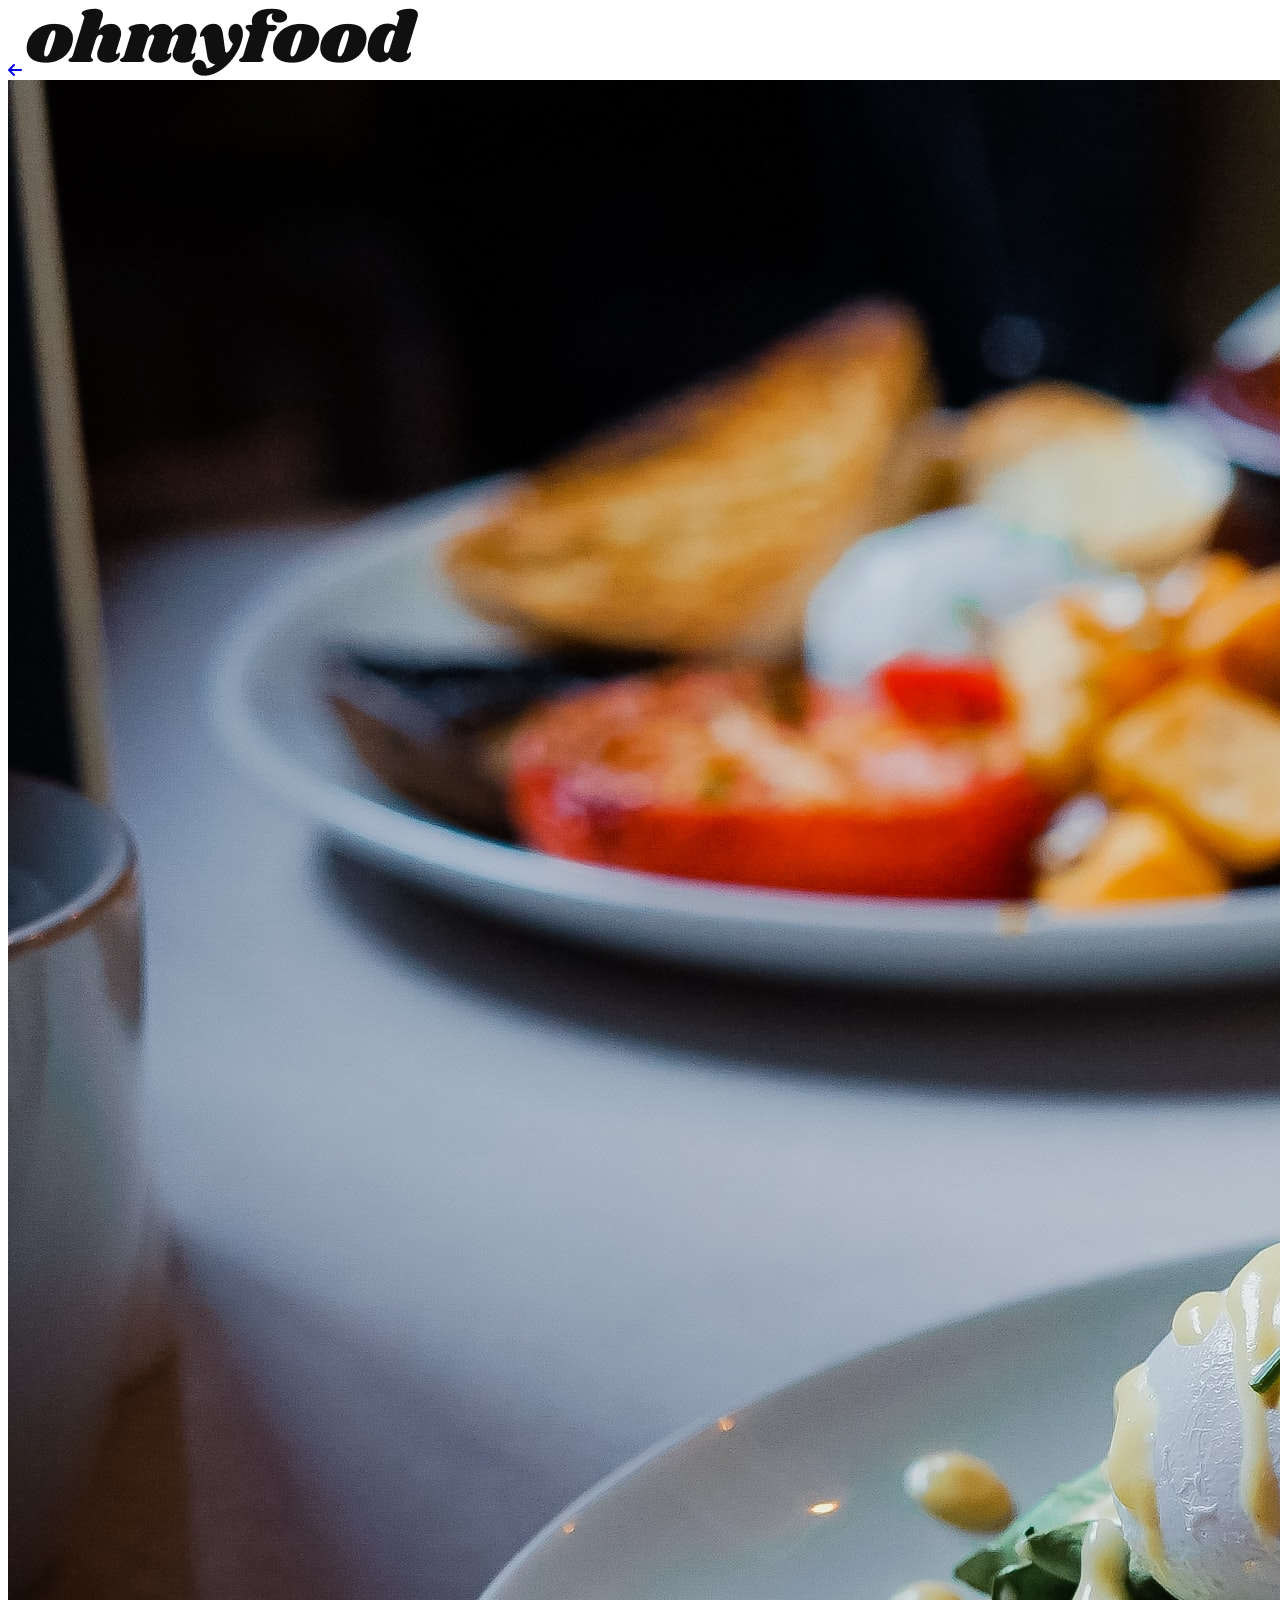
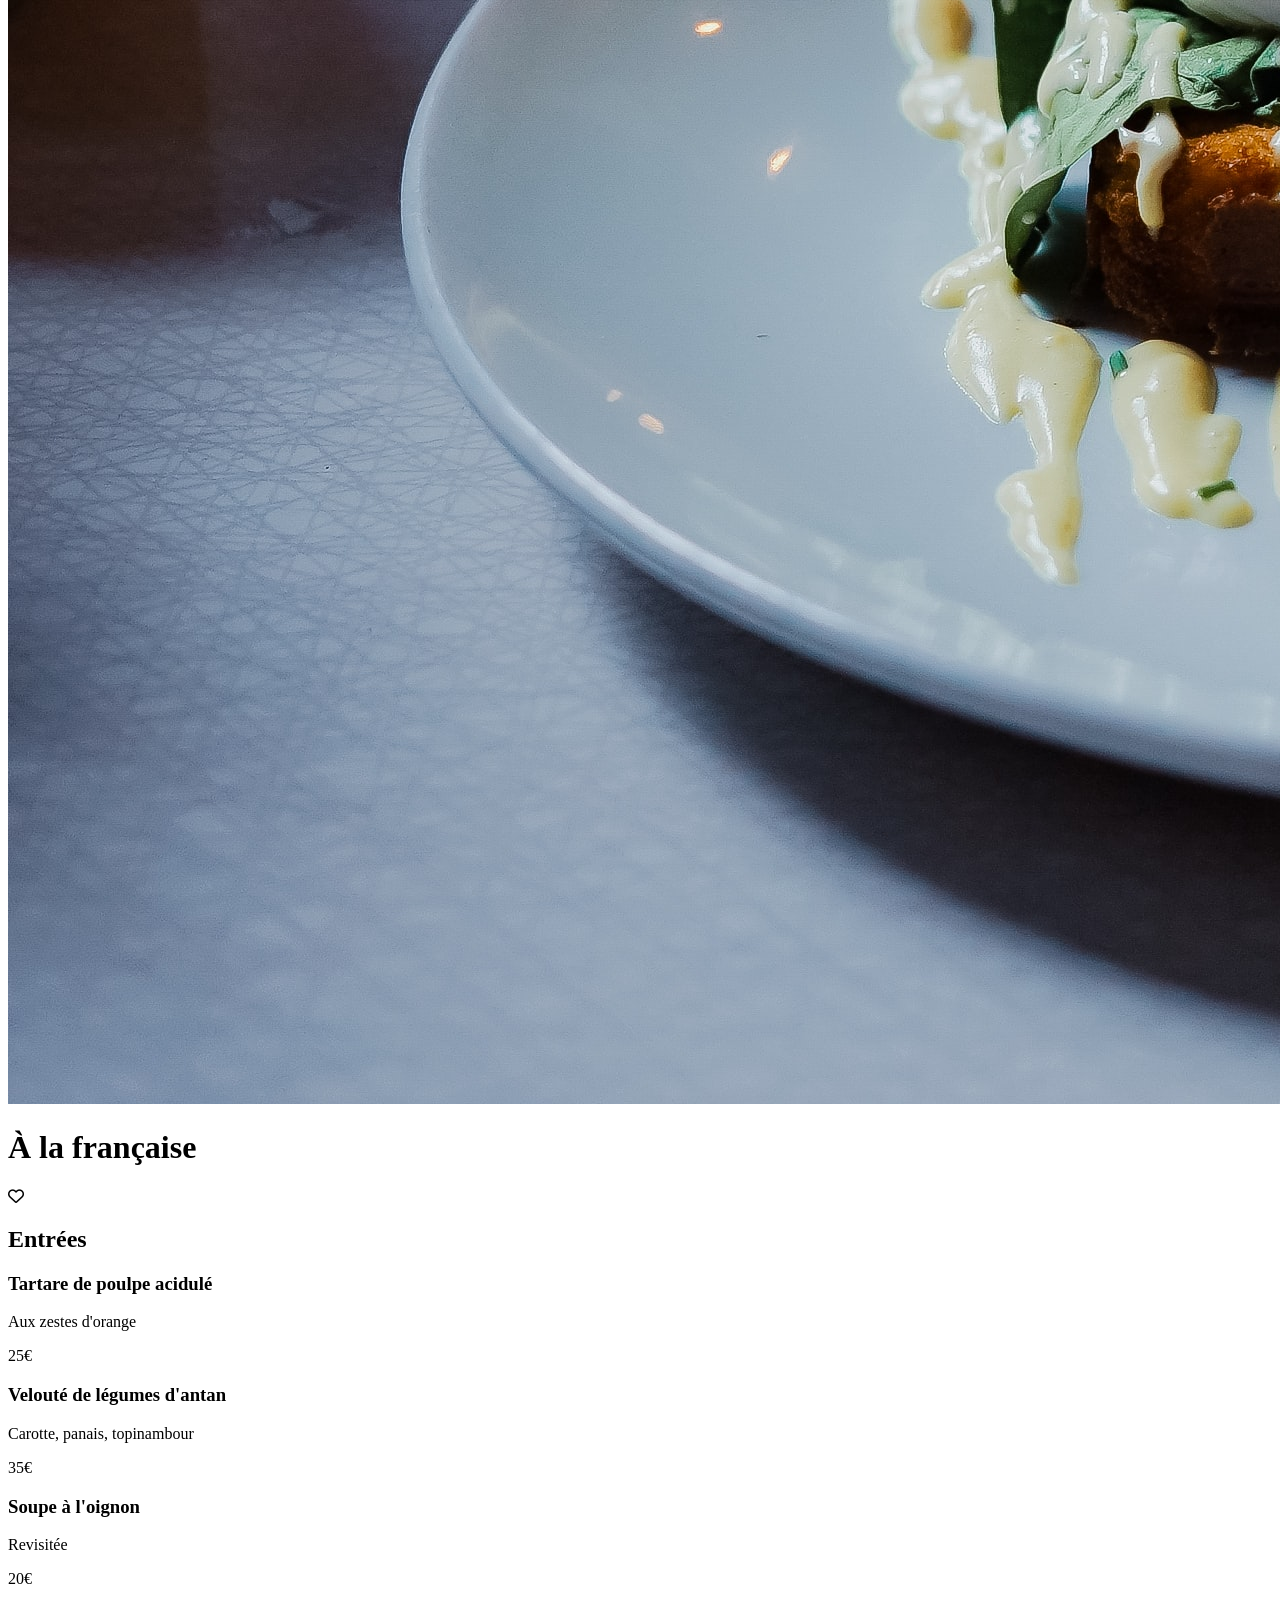
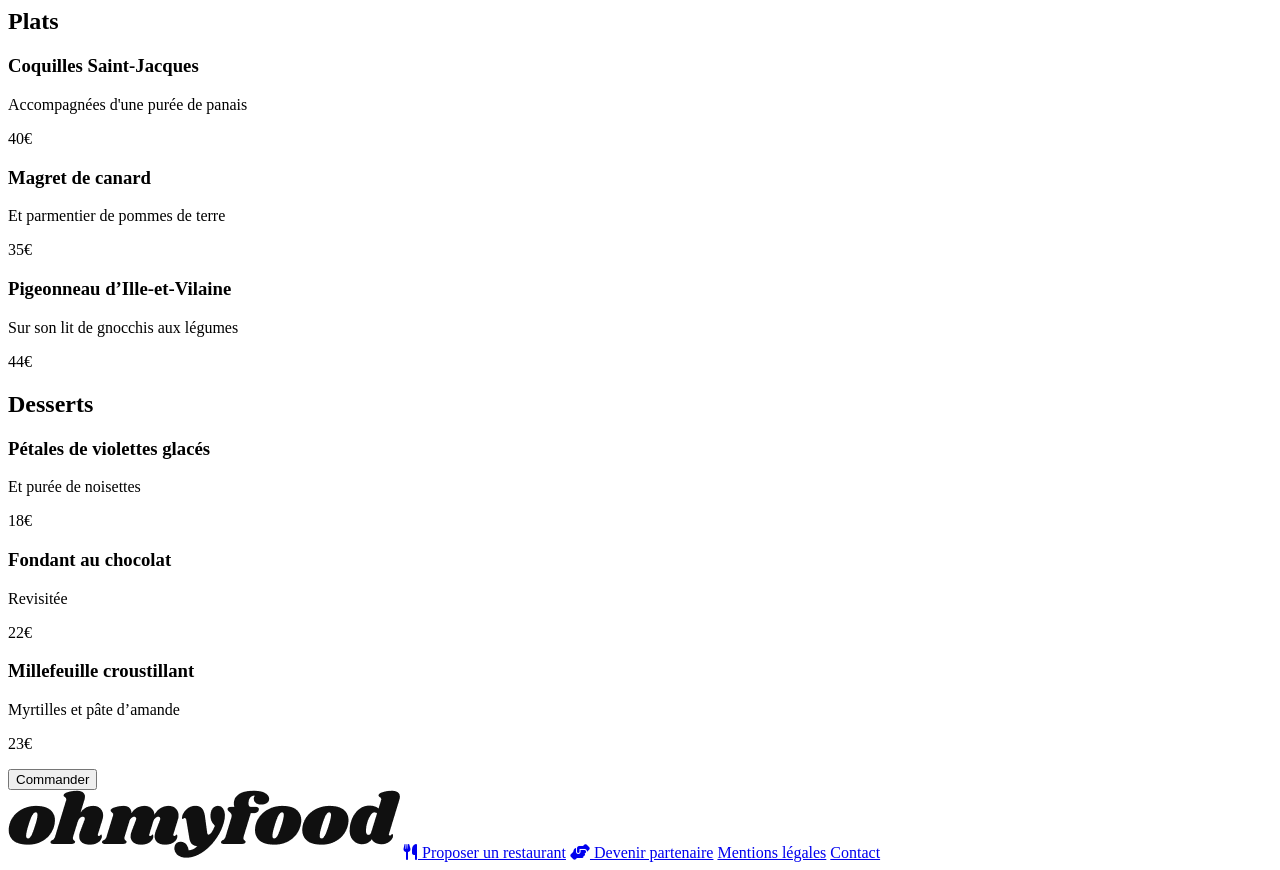
==== a_la_francaise.html @ efa0d1a9 "Ecriture du HTML et création des pages" ====
<!DOCTYPE html>
<html lang="fr">
<head>
   <meta charset="UTF-8">
   <title>ohmyfood</title>
   <link rel="stylesheet" type="text/css" href="styles.css">
   <link rel="stylesheet" href="https://cdnjs.cloudflare.com/ajax/libs/font-awesome/6.5.0/css/all.min.css" />
   <link rel="preconnect" href="https://fonts.googleapis.com">
   <link rel="preconnect" href="https://fonts.gstatic.com" crossorigin>
   <link href="https://fonts.googleapis.com/css2?family=Inter:ital,opsz,wght@0,14..32,100..900;1,14..32,100..900&family=Manrope:wght@200..800&family=Montserrat:ital,wght@0,100..900;1,100..900&family=Poppins:ital,wght@0,100;0,200;0,300;0,400;0,500;0,600;0,700;0,800;0,900;1,100;1,200;1,300;1,400;1,500;1,600;1,700;1,800;1,900&family=Roboto:ital,wdth@1,96.6&display=swap" rel="stylesheet">
   <link rel="preconnect" href="https://fonts.googleapis.com">
   <link rel="preconnect" href="https://fonts.gstatic.com" crossorigin>
   <link href="https://fonts.googleapis.com/css2?family=Inter:ital,opsz,wght@0,14..32,100..900;1,14..32,100..900&family=Manrope:wght@200..800&family=Montserrat:ital,wght@0,100..900;1,100..900&family=Poppins:ital,wght@0,100;0,200;0,300;0,400;0,500;0,600;0,700;0,800;0,900;1,100;1,200;1,300;1,400;1,500;1,600;1,700;1,800;1,900&family=Roboto:ital,wdth@1,96.6&family=Shrikhand&display=swap" rel="stylesheet">
</head>

<body>

    <header>
        <nav>
            <a href="homepage.html"><i class="fa-solid fa-arrow-left"></i></a>
            <img src="images/logo/ohmyfood.png" alt="Logo ohmyfood">
        </nav>
        <img src="images/restaurants/toa-heftiba-DQKerTsQwi0-unsplash.jpg" alt="Photo de plat">
    </header>
    <main>
        <div class="title">
        <h1>À la française</h1>
        <i class="fa-regular fa-heart"></i>
        </div>
        
        <section class="menu">
            <h2>Entrées</h2>
            <div class="plats">
                <h3>Tartare de poulpe acidulé</h3>
                <div class="plat-content">
                    <p>Aux zestes d'orange</p>
                    <p>25€</p>
                </div>
            </div>
            <div class="plats">
                <h3>Velouté de légumes d'antan</h3>
                <div class="plat-content">
                    <p>Carotte, panais, topinambour</p>
                    <p>35€</p>
                </div>
            </div>
            <div class="plats">
                <h3>Soupe à l'oignon</h3>
                <div class="plat-content">
                    <p>Revisitée</p>
                    <p>20€</p>
                </div>
            </div>
        </section>

        <section class="menu">
            <h2>Plats</h2>
            <div class="plats">
                <h3>Coquilles Saint-Jacques</h3>
                <div class="plat-content">
                    <p>Accompagnées d'une purée de panais</p>
                    <p>40€</p>
                </div>
            </div>
            <div class="plats">
                <h3>Magret de canard</h3>
                <div class="plat-content">
                    <p>Et parmentier de pommes de terre</p>
                    <p>35€</p>
                </div>
            </div>
            <div class="plats">
                <h3>Pigeonneau d’Ille-et-Vilaine</h3>
                <div class="plat-content">
                    <p>Sur son lit de gnocchis aux légumes</p>
                    <p>44€</p>
                </div>
            </div>
        </section>

        <section class="menu">
            <h2>Desserts</h2>
            <div class="plats">
                <h3>Pétales de violettes glacés</h3>
                <div class="plat-content">
                    <p>Et purée de noisettes</p>
                    <p>18€</p>
                </div>
            </div>
            <div class="plats">
                <h3>Fondant au chocolat</h3>
                <div class="plat-content">
                    <p>Revisitée</p>
                    <p>22€</p>
                </div>
            </div>
            <div class="plats">
                <h3>Millefeuille croustillant</h3>
                <div class="plat-content">
                    <p>Myrtilles et pâte d’amande</p>
                    <p>23€</p>
                </div>
            </div>
        </section>

        <button>Commander</button>
        
    </main>

    <footer>
      <img src="images/logo/ohmyfood.png" alt="Logo ohmyfood">
      <a href="#">
         <i class="fa-solid fa-utensils"></i>
         <a href="#">Proposer un restaurant</a>
      </a>
      <a href="#">
         <i class="fa-solid fa-handshake-angle"></i>
         <a href="#">Devenir partenaire</a>
      </a>
      <a href="#">Mentions légales</a>
      <a href="#">Contact</a>
   </footer>
</body>
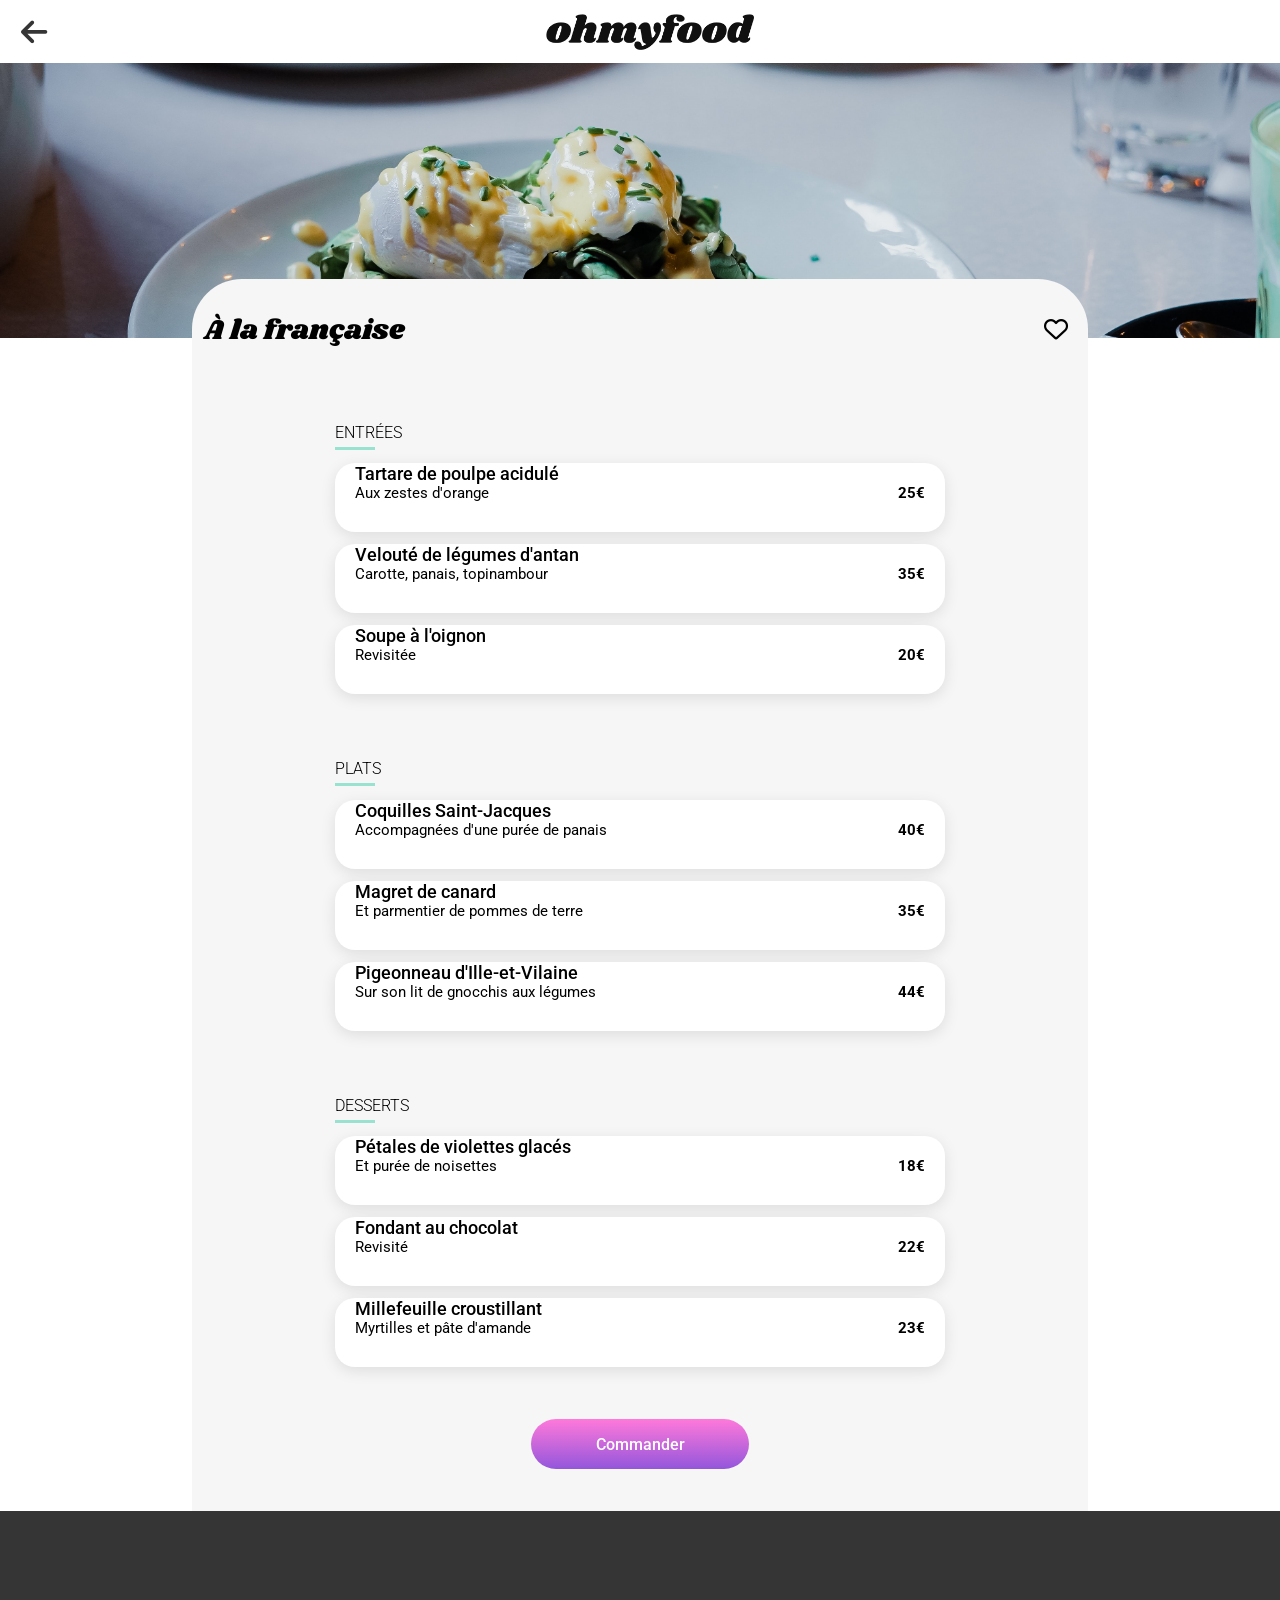
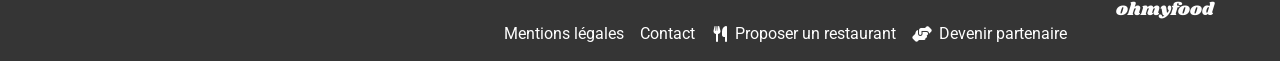
==== commit d3ae70f1: "CSS fait et début de responsive" ====
--- a/a_la_francaise.html
+++ b/a_la_francaise.html
@@ -1,123 +1,176 @@
 <!DOCTYPE html>
 <html lang="fr">
+
 <head>
-   <meta charset="UTF-8">
-   <title>ohmyfood</title>
-   <link rel="stylesheet" type="text/css" href="styles.css">
-   <link rel="stylesheet" href="https://cdnjs.cloudflare.com/ajax/libs/font-awesome/6.5.0/css/all.min.css" />
-   <link rel="preconnect" href="https://fonts.googleapis.com">
-   <link rel="preconnect" href="https://fonts.gstatic.com" crossorigin>
-   <link href="https://fonts.googleapis.com/css2?family=Inter:ital,opsz,wght@0,14..32,100..900;1,14..32,100..900&family=Manrope:wght@200..800&family=Montserrat:ital,wght@0,100..900;1,100..900&family=Poppins:ital,wght@0,100;0,200;0,300;0,400;0,500;0,600;0,700;0,800;0,900;1,100;1,200;1,300;1,400;1,500;1,600;1,700;1,800;1,900&family=Roboto:ital,wdth@1,96.6&display=swap" rel="stylesheet">
-   <link rel="preconnect" href="https://fonts.googleapis.com">
-   <link rel="preconnect" href="https://fonts.gstatic.com" crossorigin>
-   <link href="https://fonts.googleapis.com/css2?family=Inter:ital,opsz,wght@0,14..32,100..900;1,14..32,100..900&family=Manrope:wght@200..800&family=Montserrat:ital,wght@0,100..900;1,100..900&family=Poppins:ital,wght@0,100;0,200;0,300;0,400;0,500;0,600;0,700;0,800;0,900;1,100;1,200;1,300;1,400;1,500;1,600;1,700;1,800;1,900&family=Roboto:ital,wdth@1,96.6&family=Shrikhand&display=swap" rel="stylesheet">
+    <meta name="viewport" content="width=device-width, initial-scale=1.0">
+    <meta charset="UTF-8">
+    <title>ohmyfood</title>
+    <link rel="stylesheet" type="text/css" href="restaurants_style.css">
+    <link rel="stylesheet" href="https://cdnjs.cloudflare.com/ajax/libs/font-awesome/6.5.0/css/all.min.css" />
+    <link rel="preconnect" href="https://fonts.googleapis.com">
+    <link rel="preconnect" href="https://fonts.gstatic.com" crossorigin>
+    <link href="https://fonts.googleapis.com/css2?family=Roboto:wght@400;500;700&family=Shrikhand&display=swap" rel="stylesheet">
+    <link rel="preconnect" href="https://fonts.googleapis.com">
+    <link rel="preconnect" href="https://fonts.gstatic.com" crossorigin>
+    <link href="https://fonts.googleapis.com/css2?family=Inter:ital,opsz,wght@0,14..32,100..900;1,14..32,100..900&family=Manrope:wght@200..800&family=Montserrat:ital,wght@0,100..900;1,100..900&family=Poppins:ital,wght@0,100;0,200;0,300;0,400;0,500;0,600;0,700;0,800;0,900;1,100;1,200;1,300;1,400;1,500;1,600;1,700;1,800;1,900&family=Roboto:ital,wdth@1,96.6&family=Shrikhand&display=swap" rel="stylesheet">
 </head>
 
 <body>
 
-    <header>
+    <header id="top">
         <nav>
-            <a href="homepage.html"><i class="fa-solid fa-arrow-left"></i></a>
-            <img src="images/logo/ohmyfood.png" alt="Logo ohmyfood">
+            <a href="homepage.html" class="fleche"><i class="fa-solid fa-arrow-left"></i></a>
+            <a href="#top"><img src="images/logo/ohmyfood.png" alt="Logo ohmyfood" class="logo"></a>
+            <span class="empty"></span>
         </nav>
-        <img src="images/restaurants/toa-heftiba-DQKerTsQwi0-unsplash.jpg" alt="Photo de plat">
+        <img src="images/restaurants/toa-heftiba-DQKerTsQwi0-unsplash.jpg" alt="Photo de plat" class="photo-presentation">
     </header>
-    <main>
+
+    <main class="main-container">
         <div class="title">
-        <h1>À la française</h1>
-        <i class="fa-regular fa-heart"></i>
+            <h1>À la française</h1>
+            <label class="heart-label">
+                <i class="fa-regular fa-heart heart-vide"></i>
+                <i class="fa-solid fa-heart heart-full"></i>
+            </label>
         </div>
-        
+
         <section class="menu">
-            <h2>Entrées</h2>
-            <div class="plats">
-                <h3>Tartare de poulpe acidulé</h3>
-                <div class="plat-content">
-                    <p>Aux zestes d'orange</p>
-                    <p>25€</p>
-                </div>
-            </div>
-            <div class="plats">
-                <h3>Velouté de légumes d'antan</h3>
-                <div class="plat-content">
-                    <p>Carotte, panais, topinambour</p>
-                    <p>35€</p>
-                </div>
-            </div>
-            <div class="plats">
-                <h3>Soupe à l'oignon</h3>
-                <div class="plat-content">
-                    <p>Revisitée</p>
-                    <p>20€</p>
-                </div>
+            <h2 class="etapes">ENTRÉES</h2>
+            <div class="plats-container">
+                <button class="plats">
+                    <div class="plat-full">
+                        <span class="plat-title">Tartare de poulpe acidulé</span>
+                        <div class="plat-content">
+                            <span class="plat-description">Aux zestes d'orange</span>
+                            <span class="plat-prix"><strong>25€</strong></span>
+                        </div>
+                    </div>
+                    <span class="check"><i class="fa-solid fa-circle-check"></i></span>
+                </button>
+                <button class="plats">
+                    <div class="plat-full">
+                        <span class="plat-title">Velouté de légumes d'antan</span>
+                        <div class="plat-content">
+                            <span class="plat-description">Carotte, panais, topinambour</span>
+                            <span class="plat-prix"><strong>35€</strong></span>
+                        </div>
+                    </div>
+                    <span class="check"><i class="fa-solid fa-circle-check"></i></span>
+                </button>
+                <button class="plats">
+                    <div class="plat-full">
+                        <span class="plat-title">Soupe à l'oignon</span>
+                        <div class="plat-content">
+                            <span class="plat-description">Revisitée</span>
+                            <span class="plat-prix"><strong>20€</strong></span>
+                        </div>
+                    </div>
+                    <span class="check"><i class="fa-solid fa-circle-check"></i></span>
+                </button>
             </div>
         </section>
 
         <section class="menu">
-            <h2>Plats</h2>
-            <div class="plats">
-                <h3>Coquilles Saint-Jacques</h3>
-                <div class="plat-content">
-                    <p>Accompagnées d'une purée de panais</p>
-                    <p>40€</p>
-                </div>
-            </div>
-            <div class="plats">
-                <h3>Magret de canard</h3>
-                <div class="plat-content">
-                    <p>Et parmentier de pommes de terre</p>
-                    <p>35€</p>
-                </div>
-            </div>
-            <div class="plats">
-                <h3>Pigeonneau d’Ille-et-Vilaine</h3>
-                <div class="plat-content">
-                    <p>Sur son lit de gnocchis aux légumes</p>
-                    <p>44€</p>
-                </div>
+            <h2 class="etapes">PLATS</h2>
+            <div class="plats-container">
+                <button class="plats">
+                    <div class="plat-full">
+                        <span class="plat-title">Coquilles Saint-Jacques</span>
+                        <div class="plat-content">
+                            <span class="plat-description">Accompagnées d'une purée de panais</span>
+                            <span class="plat-prix"><strong>40€</strong></span>
+                        </div>
+                    </div>
+                    <span class="check"><i class="fa-solid fa-circle-check"></i></span>
+                </button>
+                <button class="plats">
+                    <div class="plat-full">
+                        <span class="plat-title">Magret de canard</span>
+                        <div class="plat-content">
+                            <span class="plat-description">Et parmentier de pommes de terre</span>
+                            <span class="plat-prix"><strong>35€</strong></span>
+                        </div>
+                    </div>
+                    <span class="check"><i class="fa-solid fa-circle-check"></i></span>
+                </button>
+                <button class="plats">
+                    <div class="plat-full">
+                        <span class="plat-title">Pigeonneau d'Ille-et-Vilaine</span>
+                        <div class="plat-content">
+                            <span class="plat-description">Sur son lit de gnocchis aux légumes</span>
+                            <span class="plat-prix"><strong>44€</strong></span>
+                        </div>
+                    </div>
+                    <span class="check"><i class="fa-solid fa-circle-check"></i></span>
+                </button>
             </div>
         </section>
 
         <section class="menu">
-            <h2>Desserts</h2>
-            <div class="plats">
-                <h3>Pétales de violettes glacés</h3>
-                <div class="plat-content">
-                    <p>Et purée de noisettes</p>
-                    <p>18€</p>
-                </div>
-            </div>
-            <div class="plats">
-                <h3>Fondant au chocolat</h3>
-                <div class="plat-content">
-                    <p>Revisitée</p>
-                    <p>22€</p>
-                </div>
-            </div>
-            <div class="plats">
-                <h3>Millefeuille croustillant</h3>
-                <div class="plat-content">
-                    <p>Myrtilles et pâte d’amande</p>
-                    <p>23€</p>
-                </div>
+            <h2 class="etapes">DESSERTS</h2>
+            <div class="plats-container">
+                <button class="plats">
+                    <div class="plat-full">
+                        <span class="plat-title">Pétales de violettes glacés</span>
+                        <div class="plat-content">
+                            <span class="plat-description">Et purée de noisettes</span>
+                            <span class="plat-prix"><strong>18€</strong></span>
+                        </div>
+                    </div>
+                    <span class="check"><i class="fa-solid fa-circle-check"></i></span>
+                </button>
+                <button class="plats">
+                    <div class="plat-full">
+                        <span class="plat-title">Fondant au chocolat</span>
+                        <div class="plat-content">
+                            <span class="plat-description">Revisité</span>
+                            <span class="plat-prix"><strong>22€</strong></span>
+                        </div>
+                    </div>
+                    <span class="check"><i class="fa-solid fa-circle-check"></i></span>
+                </button>
+                <button class="plats">
+                    <div class="plat-full">
+                        <span class="plat-title">Millefeuille croustillant</span>
+                        <div class="plat-content">
+                            <span class="plat-description">Myrtilles et pâte d'amande</span>
+                            <span class="plat-prix"><strong>23€</strong></span>
+                        </div>
+                    </div>
+                    <span class="check"><i class="fa-solid fa-circle-check"></i></span>
+                </button>
             </div>
         </section>
 
-        <button>Commander</button>
-        
+        <button class="commander">Commander</button>
     </main>
 
     <footer>
-      <img src="images/logo/ohmyfood.png" alt="Logo ohmyfood">
-      <a href="#">
-         <i class="fa-solid fa-utensils"></i>
-         <a href="#">Proposer un restaurant</a>
-      </a>
-      <a href="#">
-         <i class="fa-solid fa-handshake-angle"></i>
-         <a href="#">Devenir partenaire</a>
-      </a>
-      <a href="#">Mentions légales</a>
-      <a href="#">Contact</a>
-   </footer>
-</body>+        <h2>ohmyfood</h2>
+        <ul class="list-link">
+            <li class="liens">
+                <a href="#">
+                    <i class="fa-solid fa-utensils"></i>
+                    <p>Proposer un restaurant</p>
+                </a>
+            </li>
+            <li class="liens">
+                <a href="#">
+                    <i class="fa-solid fa-handshake-angle"></i>
+                    <p>Devenir partenaire</p>
+                </a>
+            </li>
+        </ul>
+        <ul class="list-link">
+            <li class="liens">
+                <a href="#">Mentions légales</a>
+            </li>
+            <li class="liens">
+                <a href="#">Contact</a>
+            </li>
+        </ul>
+    </footer>
+
+</body>
+</html>
--- a/restaurants_style.css
+++ b/restaurants_style.css
@@ -0,0 +1,329 @@
+/****** mixin ***********/
+/****** Couleurs ***********/
+/****** General ***********/
+* {
+  font-family: "roboto", sans-serif;
+}
+
+html,
+body {
+  width: 100%;
+  margin: 0;
+  padding: 0;
+  scroll-behavior: smooth;
+}
+
+#main-container {
+  width: 100%;
+  box-sizing: border-box;
+  min-width: 350px;
+}
+
+h1 {
+  font-family: "shrikhand", sans-serif;
+  font-size: 28px;
+  font-weight: 400;
+}
+
+h2 {
+  font-weight: 300;
+  font-size: 16px;
+  position: relative;
+  display: inline-block;
+  padding-bottom: 8px;
+}
+
+.etapes::after {
+  content: "";
+  position: absolute;
+  bottom: 0;
+  left: 0;
+  width: 40px;
+  height: 3px;
+  background-color: #99E2D0;
+}
+
+a {
+  color: inherit;
+  text-decoration: none;
+  width: 100%;
+}
+
+p {
+  margin: 0;
+}
+
+/****** nav ***********/
+nav {
+  width: 100%;
+  z-index: 1000;
+  background-color: white;
+  position: fixed;
+  top: 0;
+  left: 0;
+  height: 63px;
+  display: flex;
+  flex-direction: row;
+  align-items: center;
+  justify-content: space-around;
+}
+
+nav a {
+  display: flex;
+  justify-content: center;
+}
+
+.logo {
+  height: 36px;
+}
+
+.fleche {
+  color: #353535;
+  font-size: 30px;
+  height: 30px;
+  width: 30px;
+  padding-left: 20px;
+}
+
+.photo-presentation {
+  width: 100%;
+  height: 275px;
+  -o-object-fit: cover;
+  object-fit: cover;
+  position: relative;
+  top: 63px;
+}
+
+.empty {
+  height: 30px;
+  width: 30px;
+}
+
+/****** bouton j'aime ***********/
+.heart-input {
+  display: none;
+}
+
+.heart-label {
+  position: absolute;
+  right: 20px;
+  z-index: 2;
+  cursor: pointer;
+  font-size: 24px;
+}
+
+.heart-full {
+  opacity: 0;
+  position: absolute;
+  top: 50%;
+  left: 50%;
+  transform: translate(-50%, -50%);
+  background: linear-gradient(#9356DC, #FF79DA);
+  -webkit-background-clip: text;
+  background-clip: text;
+  -webkit-text-fill-color: transparent;
+  clip-path: inset(100% 0 0 0);
+  transition: clip-path 0.4s ease;
+}
+
+.heart-empty {
+  transition: opacity 0.3s ease;
+}
+
+.heart-label:hover .heart-full {
+  opacity: 1;
+  clip-path: inset(0% 0 0 0);
+}
+
+.heart-label:hover .heart-vide {
+  opacity: 0;
+}
+
+/****** main ***********/
+.menu {
+  margin-bottom: 40px;
+  width: 100%;
+}
+@media (min-width: 1024px) {
+  .menu {
+    width: 70%;
+    margin: auto;
+  }
+}
+
+.title {
+  display: flex;
+  align-items: center;
+  justify-content: space-between;
+}
+
+.main-container {
+  padding: 12px;
+  background-color: #F6F6F6;
+  border-radius: 50px 50px 0 0;
+  display: flex;
+  flex-direction: column;
+  position: relative;
+  width: 100%;
+  box-sizing: border-box;
+}
+@media (min-width: 1024px) {
+  .main-container {
+    width: 70%;
+    display: flex;
+    margin: auto;
+    gap: 40px;
+  }
+}
+
+.plat-title {
+  font-size: 18px;
+  font-weight: 500;
+  margin: 0;
+  padding-left: 20px;
+  display: flex;
+  flex-direction: row;
+}
+
+.plat-content {
+  display: flex;
+  justify-content: space-between;
+  font-size: 15.03px;
+  padding-left: 20px;
+  padding-right: 20px;
+}
+
+.plat-description {
+  white-space: nowrap;
+  overflow: hidden;
+  text-overflow: ellipsis;
+}
+
+.plats:hover .plat-prix {
+  padding-right: 59px;
+  transition: clip-path 0.4s ease;
+}
+
+.plats {
+  box-shadow: 0px 4.01px 15.04px 0px rgba(0, 0, 0, 0.1019607843);
+  border-radius: 20px;
+  display: flex;
+  height: 69px;
+  background-color: white;
+  margin-bottom: 12px;
+  flex-direction: row;
+  gap: 5px;
+  width: 100%;
+  border: none;
+  justify-content: space-between;
+  padding: 0;
+  position: relative;
+}
+
+.check {
+  color: white;
+  background-color: #99E2D0;
+  width: 59px;
+  height: 69px;
+  display: flex;
+  font-size: 20px;
+  border-radius: 0px 20px 20px 0px;
+  opacity: 0;
+  clip-path: inset(0 0 0 100%);
+  transition: clip-path 0.4s ease;
+  position: absolute;
+  right: 0;
+  top: 0;
+  justify-content: center;
+  align-items: center;
+}
+
+.plats:hover .check {
+  opacity: 1;
+  clip-path: inset(0 0 0 0%);
+}
+
+.commander {
+  background: linear-gradient(#FF79DA, #9356DC);
+  width: 218px;
+  height: 50px;
+  border-radius: 100em;
+  border: none;
+  color: white;
+  margin-bottom: 30px;
+  font-size: 16px;
+  font-weight: 500;
+  display: block;
+  margin-left: auto;
+  margin-right: auto;
+}
+
+.plat-full {
+  display: flex;
+  flex-direction: column;
+  justify-content: space-evenly;
+  width: 100%;
+}
+
+/****** footer ***********/
+footer {
+  background-color: #353535;
+  color: white;
+  padding: 18px;
+  gap: 7px;
+}
+@media (min-width: 1024px) {
+  footer {
+    height: 114px;
+    align-items: flex-end;
+    flex-direction: row-reverse;
+    padding-right: 25px;
+    display: flex;
+    gap: 19px;
+  }
+}
+
+footer h2 {
+  font-family: "Shrikhand";
+  font-size: 18px;
+  font-weight: 400;
+  margin-bottom: 20px;
+  padding-bottom: 0;
+}
+@media (min-width: 1024px) {
+  footer h2 {
+    width: 139px;
+    margin-left: 30px;
+  }
+}
+
+footer a {
+  display: flex;
+  align-items: center;
+  gap: 7px;
+}
+
+@media (min-width: 1024px) {
+  .link-contener {
+    display: flex;
+    flex-direction: row;
+    margin-bottom: 24px;
+    gap: 16px;
+  }
+}
+
+.list-link {
+  list-style: none;
+  padding: 0;
+  margin: 0;
+  gap: 5px;
+  display: flex;
+  flex-direction: column;
+}
+@media (min-width: 1024px) {
+  .list-link {
+    display: flex;
+    flex-direction: row;
+    gap: 16px;
+  }
+}/*# sourceMappingURL=restaurants_style.css.map */
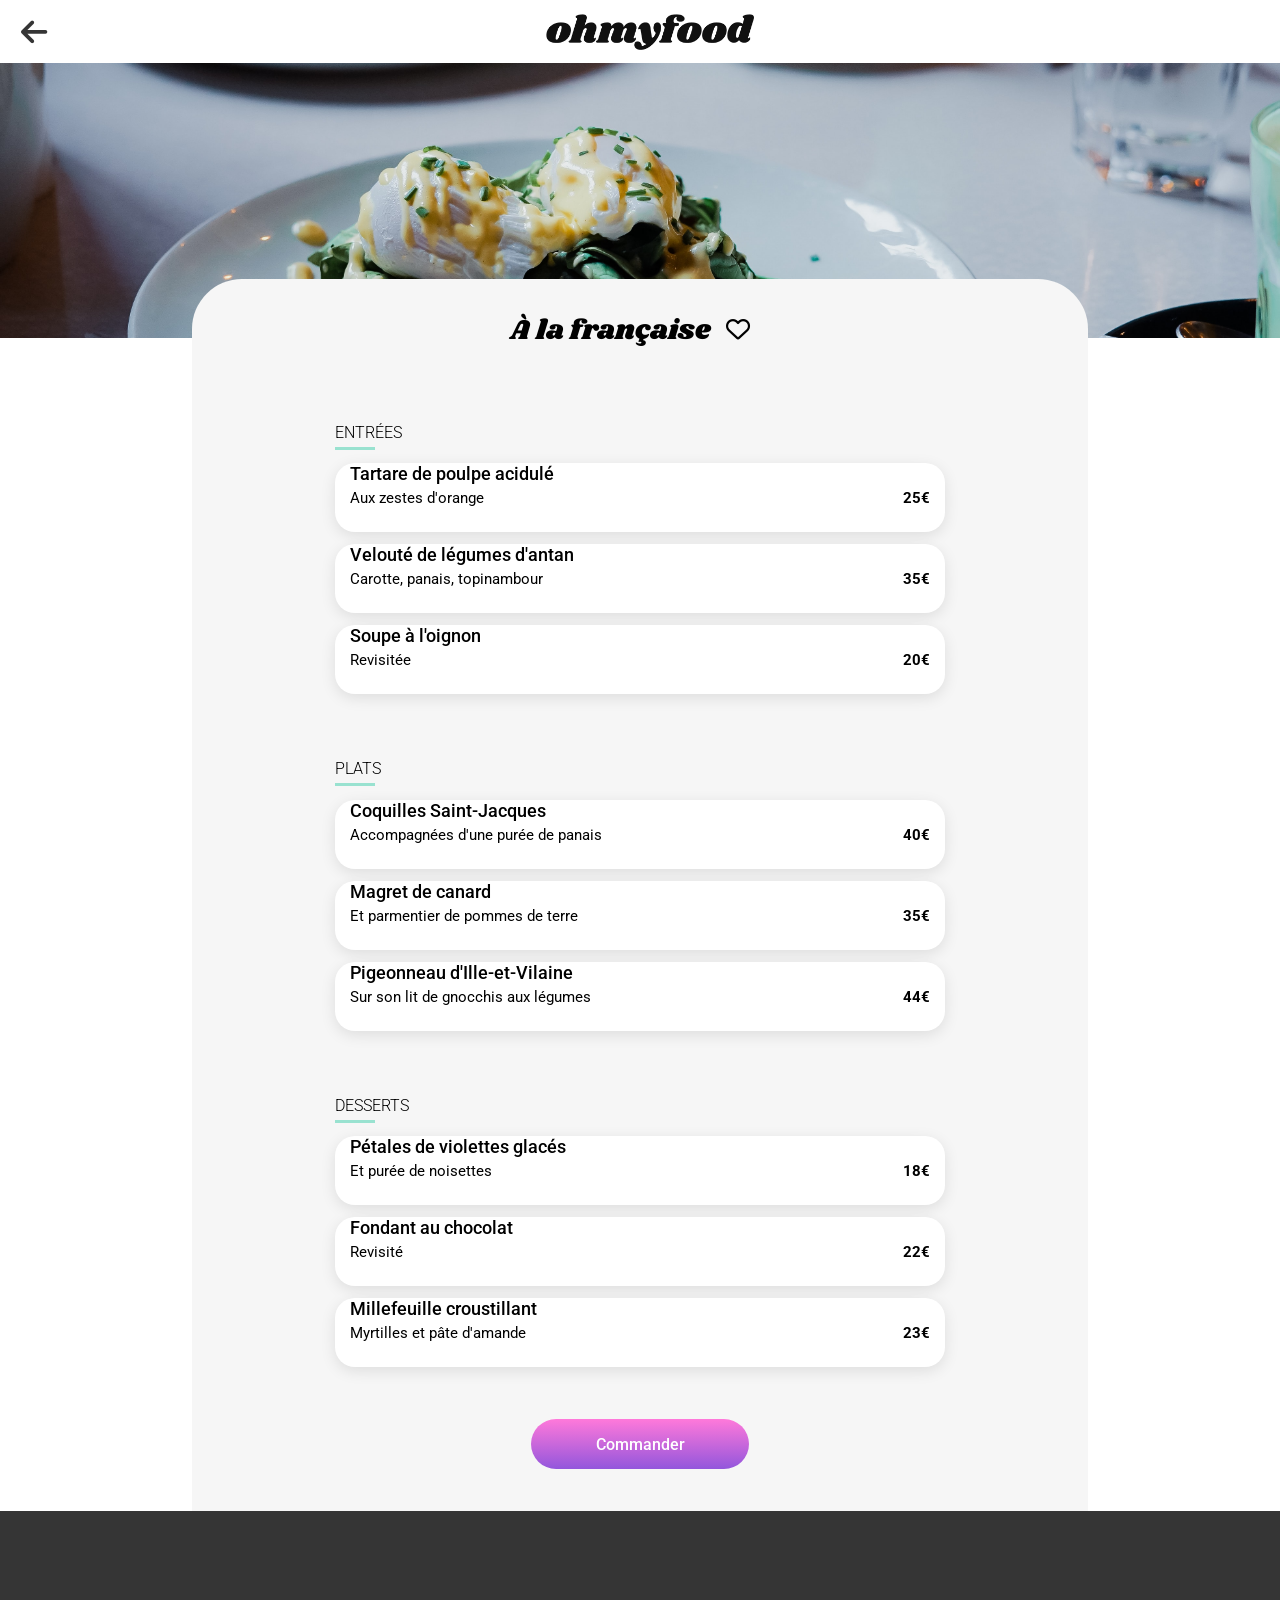
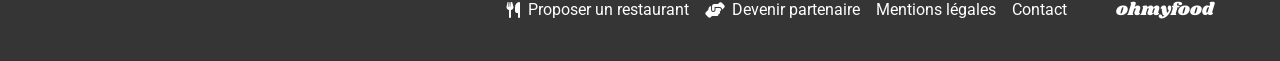
==== commit 5dfe5dff: "Fin du HTML et CSS" ====
--- a/a_la_francaise.html
+++ b/a_la_francaise.html
@@ -6,16 +6,23 @@
     <meta charset="UTF-8">
     <title>ohmyfood</title>
     <link rel="stylesheet" type="text/css" href="restaurants_style.css">
-    <link rel="stylesheet" href="https://cdnjs.cloudflare.com/ajax/libs/font-awesome/6.5.0/css/all.min.css" />
+    <link rel="stylesheet" href="https://cdnjs.cloudflare.com/ajax/libs/font-awesome/6.5.0/css/all.min.css">
     <link rel="preconnect" href="https://fonts.googleapis.com">
     <link rel="preconnect" href="https://fonts.gstatic.com" crossorigin>
-    <link href="https://fonts.googleapis.com/css2?family=Roboto:wght@400;500;700&family=Shrikhand&display=swap" rel="stylesheet">
+    <link href="https://fonts.googleapis.com/css2?family=Roboto:wght@400;500;700&family=Shrikhand&display=swap"
+        rel="stylesheet">
     <link rel="preconnect" href="https://fonts.googleapis.com">
     <link rel="preconnect" href="https://fonts.gstatic.com" crossorigin>
-    <link href="https://fonts.googleapis.com/css2?family=Inter:ital,opsz,wght@0,14..32,100..900;1,14..32,100..900&family=Manrope:wght@200..800&family=Montserrat:ital,wght@0,100..900;1,100..900&family=Poppins:ital,wght@0,100;0,200;0,300;0,400;0,500;0,600;0,700;0,800;0,900;1,100;1,200;1,300;1,400;1,500;1,600;1,700;1,800;1,900&family=Roboto:ital,wdth@1,96.6&family=Shrikhand&display=swap" rel="stylesheet">
+    <link
+        href="https://fonts.googleapis.com/css2?family=Inter:ital,opsz,wght@0,14..32,100..900;1,14..32,100..900&family=Manrope:wght@200..800&family=Montserrat:ital,wght@0,100..900;1,100..900&family=Poppins:ital,wght@0,100;0,200;0,300;0,400;0,500;0,600;0,700;0,800;0,900;1,100;1,200;1,300;1,400;1,500;1,600;1,700;1,800;1,900&family=Roboto:ital,wdth@1,96.6&family=Shrikhand&display=swap"
+        rel="stylesheet">
 </head>
 
 <body>
+
+    <div class="loader">
+      <p>ohmyfood</p>
+   </div>
 
     <header id="top">
         <nav>
@@ -23,7 +30,8 @@
             <a href="#top"><img src="images/logo/ohmyfood.png" alt="Logo ohmyfood" class="logo"></a>
             <span class="empty"></span>
         </nav>
-        <img src="images/restaurants/toa-heftiba-DQKerTsQwi0-unsplash.jpg" alt="Photo de plat" class="photo-presentation">
+        <img src="images/restaurants/toa-heftiba-DQKerTsQwi0-unsplash.jpg" alt="Photo de plat"
+            class="photo-presentation">
     </header>
 
     <main class="main-container">
@@ -39,33 +47,33 @@
             <h2 class="etapes">ENTRÉES</h2>
             <div class="plats-container">
                 <button class="plats">
-                    <div class="plat-full">
+                    <span class="plat-full">
                         <span class="plat-title">Tartare de poulpe acidulé</span>
-                        <div class="plat-content">
+                        <span class="plat-content">
                             <span class="plat-description">Aux zestes d'orange</span>
                             <span class="plat-prix"><strong>25€</strong></span>
-                        </div>
-                    </div>
+                        </span>
+                    </span>
                     <span class="check"><i class="fa-solid fa-circle-check"></i></span>
                 </button>
                 <button class="plats">
-                    <div class="plat-full">
+                    <span class="plat-full">
                         <span class="plat-title">Velouté de légumes d'antan</span>
-                        <div class="plat-content">
+                        <span class="plat-content">
                             <span class="plat-description">Carotte, panais, topinambour</span>
                             <span class="plat-prix"><strong>35€</strong></span>
-                        </div>
-                    </div>
+                        </span>
+                    </span>
                     <span class="check"><i class="fa-solid fa-circle-check"></i></span>
                 </button>
                 <button class="plats">
-                    <div class="plat-full">
+                    <span class="plat-full">
                         <span class="plat-title">Soupe à l'oignon</span>
-                        <div class="plat-content">
+                        <span class="plat-content">
                             <span class="plat-description">Revisitée</span>
                             <span class="plat-prix"><strong>20€</strong></span>
-                        </div>
-                    </div>
+                        </span>
+                    </span>
                     <span class="check"><i class="fa-solid fa-circle-check"></i></span>
                 </button>
             </div>
@@ -75,33 +83,33 @@
             <h2 class="etapes">PLATS</h2>
             <div class="plats-container">
                 <button class="plats">
-                    <div class="plat-full">
+                    <span class="plat-full">
                         <span class="plat-title">Coquilles Saint-Jacques</span>
-                        <div class="plat-content">
+                        <span class="plat-content">
                             <span class="plat-description">Accompagnées d'une purée de panais</span>
                             <span class="plat-prix"><strong>40€</strong></span>
-                        </div>
-                    </div>
+                        </span>
+                    </span>
                     <span class="check"><i class="fa-solid fa-circle-check"></i></span>
                 </button>
                 <button class="plats">
-                    <div class="plat-full">
+                    <span class="plat-full">
                         <span class="plat-title">Magret de canard</span>
-                        <div class="plat-content">
+                        <span class="plat-content">
                             <span class="plat-description">Et parmentier de pommes de terre</span>
                             <span class="plat-prix"><strong>35€</strong></span>
-                        </div>
-                    </div>
+                        </span>
+                    </span>
                     <span class="check"><i class="fa-solid fa-circle-check"></i></span>
                 </button>
                 <button class="plats">
-                    <div class="plat-full">
+                    <span class="plat-full">
                         <span class="plat-title">Pigeonneau d'Ille-et-Vilaine</span>
-                        <div class="plat-content">
+                        <span class="plat-content">
                             <span class="plat-description">Sur son lit de gnocchis aux légumes</span>
                             <span class="plat-prix"><strong>44€</strong></span>
-                        </div>
-                    </div>
+                        </span>
+                    </span>
                     <span class="check"><i class="fa-solid fa-circle-check"></i></span>
                 </button>
             </div>
@@ -111,33 +119,33 @@
             <h2 class="etapes">DESSERTS</h2>
             <div class="plats-container">
                 <button class="plats">
-                    <div class="plat-full">
+                    <span class="plat-full">
                         <span class="plat-title">Pétales de violettes glacés</span>
-                        <div class="plat-content">
+                        <span class="plat-content">
                             <span class="plat-description">Et purée de noisettes</span>
                             <span class="plat-prix"><strong>18€</strong></span>
-                        </div>
-                    </div>
+                        </span>
+                    </span>
                     <span class="check"><i class="fa-solid fa-circle-check"></i></span>
                 </button>
                 <button class="plats">
-                    <div class="plat-full">
+                    <span class="plat-full">
                         <span class="plat-title">Fondant au chocolat</span>
-                        <div class="plat-content">
+                        <span class="plat-content">
                             <span class="plat-description">Revisité</span>
                             <span class="plat-prix"><strong>22€</strong></span>
-                        </div>
-                    </div>
+                        </span>
+                    </span>
                     <span class="check"><i class="fa-solid fa-circle-check"></i></span>
                 </button>
                 <button class="plats">
-                    <div class="plat-full">
+                    <span class="plat-full">
                         <span class="plat-title">Millefeuille croustillant</span>
-                        <div class="plat-content">
+                        <span class="plat-content">
                             <span class="plat-description">Myrtilles et pâte d'amande</span>
                             <span class="plat-prix"><strong>23€</strong></span>
-                        </div>
-                    </div>
+                        </span>
+                    </span>
                     <span class="check"><i class="fa-solid fa-circle-check"></i></span>
                 </button>
             </div>
@@ -148,29 +156,32 @@
 
     <footer>
         <h2>ohmyfood</h2>
-        <ul class="list-link">
-            <li class="liens">
-                <a href="#">
-                    <i class="fa-solid fa-utensils"></i>
-                    <p>Proposer un restaurant</p>
-                </a>
-            </li>
-            <li class="liens">
-                <a href="#">
-                    <i class="fa-solid fa-handshake-angle"></i>
-                    <p>Devenir partenaire</p>
-                </a>
-            </li>
-        </ul>
-        <ul class="list-link">
-            <li class="liens">
-                <a href="#">Mentions légales</a>
-            </li>
-            <li class="liens">
-                <a href="#">Contact</a>
-            </li>
-        </ul>
+        <div class="link-contener">
+            <ul class="list-link">
+                <li class="liens">
+                    <a href="#">
+                        <i class="fa-solid fa-utensils"></i>
+                        <p>Proposer un restaurant</p>
+                    </a>
+                </li>
+                <li class="liens">
+                    <a href="#">
+                        <i class="fa-solid fa-handshake-angle"></i>
+                        <p>Devenir partenaire</p>
+                    </a>
+                </li>
+            </ul>
+            <ul class="list-link">
+                <li class="liens">
+                    <a href="#">Mentions légales</a>
+                </li>
+                <li class="liens">
+                    <a href="mailto:contact@ohmyfood.com">Contact</a>
+                </li>
+            </ul>
+        </div>
     </footer>
 
 </body>
+
 </html>
--- a/restaurants_style.css
+++ b/restaurants_style.css
@@ -1,4 +1,32 @@
+@charset "UTF-8";
 /****** mixin ***********/
+@keyframes animloader {
+  0% {
+    background-position: 0%;
+  }
+  100% {
+    background-position: 100%;
+  }
+}
+@keyframes endloader {
+  0% {
+    opacity: 1;
+  }
+  100% {
+    opacity: 0;
+    pointer-events: none;
+  }
+}
+@keyframes slide {
+  0% {
+    opacity: 0;
+    transform: translateY(20px);
+  }
+  100% {
+    opacity: 1;
+    transform: translateY(0);
+  }
+}
 /****** Couleurs ***********/
 /****** General ***********/
 * {
@@ -53,10 +81,39 @@
   margin: 0;
 }
 
+/****** Loader ***********/
+.loader {
+  background-color: #353535;
+  position: fixed;
+  height: 100%;
+  width: 100%;
+  z-index: 1000;
+  display: flex;
+  align-items: center;
+  justify-content: center;
+  animation-name: endloader;
+  animation-delay: 1.5s;
+  animation-duration: 0.5s;
+  animation-fill-mode: forwards;
+}
+
+.loader p {
+  font-family: "Shrikhand";
+  font-size: 40px;
+  animation: animloader 1s ease-in-out infinite;
+  background: linear-gradient(90deg, #353535, #F6F6F6, #353535);
+  color: transparent;
+  -webkit-background-clip: text;
+          background-clip: text;
+  background-size: 200%;
+  animation-direction: alternate;
+  padding: 10px;
+}
+
 /****** nav ***********/
 nav {
   width: 100%;
-  z-index: 1000;
+  z-index: 100;
   background-color: white;
   position: fixed;
   top: 0;
@@ -110,6 +167,12 @@
   z-index: 2;
   cursor: pointer;
   font-size: 24px;
+}
+@media (min-width: 768px) {
+  .heart-label {
+    position: relative;
+    margin-left: 35px;
+  }
 }
 
 .heart-full {
@@ -143,8 +206,10 @@
 .menu {
   margin-bottom: 40px;
   width: 100%;
-}
-@media (min-width: 1024px) {
+  opacity: 0;
+  animation: slide 0.5s ease forwards;
+}
+@media (min-width: 768px) {
   .menu {
     width: 70%;
     margin: auto;
@@ -155,6 +220,12 @@
   display: flex;
   align-items: center;
   justify-content: space-between;
+}
+@media (min-width: 768px) {
+  .title {
+    display: flex;
+    justify-content: center;
+  }
 }
 
 .main-container {
@@ -167,7 +238,7 @@
   width: 100%;
   box-sizing: border-box;
 }
-@media (min-width: 1024px) {
+@media (min-width: 768px) {
   .main-container {
     width: 70%;
     display: flex;
@@ -180,7 +251,7 @@
   font-size: 18px;
   font-weight: 500;
   margin: 0;
-  padding-left: 20px;
+  padding-left: 15px;
   display: flex;
   flex-direction: row;
 }
@@ -189,8 +260,8 @@
   display: flex;
   justify-content: space-between;
   font-size: 15.03px;
-  padding-left: 20px;
-  padding-right: 20px;
+  padding-left: 15px;
+  padding-right: 15px;
 }
 
 .plat-description {
@@ -218,6 +289,8 @@
   justify-content: space-between;
   padding: 0;
   position: relative;
+  opacity: 0;
+  animation: slide 0.4s ease forwards;
 }
 
 .check {
@@ -244,7 +317,7 @@
 }
 
 .commander {
-  background: linear-gradient(#FF79DA, #9356DC);
+  background: linear-gradient(to top, #9356DC, #FF79DA 100%);
   width: 218px;
   height: 50px;
   border-radius: 100em;
@@ -258,11 +331,55 @@
   margin-right: auto;
 }
 
+.commander:hover {
+  filter: brightness(1.05);
+}
+
 .plat-full {
   display: flex;
   flex-direction: column;
-  justify-content: space-evenly;
-  width: 100%;
+  justify-content: center;
+  gap: 5px;
+  width: 100%;
+}
+
+/* Entrées */
+.menu:nth-of-type(1) .plats:nth-child(1) {
+  animation-delay: 2.1s;
+}
+
+.menu:nth-of-type(1) .plats:nth-child(2) {
+  animation-delay: 2.2s;
+}
+
+.menu:nth-of-type(1) .plats:nth-child(3) {
+  animation-delay: 2.3s;
+}
+
+/* Plats */
+.menu:nth-of-type(2) .plats:nth-child(1) {
+  animation-delay: 2.5s;
+}
+
+.menu:nth-of-type(2) .plats:nth-child(2) {
+  animation-delay: 2.6s;
+}
+
+.menu:nth-of-type(2) .plats:nth-child(3) {
+  animation-delay: 2.7s;
+}
+
+/* Desserts */
+.menu:nth-of-type(3) .plats:nth-child(1) {
+  animation-delay: 2.9s;
+}
+
+.menu:nth-of-type(3) .plats:nth-child(2) {
+  animation-delay: 3s;
+}
+
+.menu:nth-of-type(3) .plats:nth-child(3) {
+  animation-delay: 3.1s;
 }
 
 /****** footer ***********/
@@ -272,7 +389,7 @@
   padding: 18px;
   gap: 7px;
 }
-@media (min-width: 1024px) {
+@media (min-width: 768px) {
   footer {
     height: 114px;
     align-items: flex-end;
@@ -290,7 +407,7 @@
   margin-bottom: 20px;
   padding-bottom: 0;
 }
-@media (min-width: 1024px) {
+@media (min-width: 768px) {
   footer h2 {
     width: 139px;
     margin-left: 30px;
@@ -303,7 +420,7 @@
   gap: 7px;
 }
 
-@media (min-width: 1024px) {
+@media (min-width: 768px) {
   .link-contener {
     display: flex;
     flex-direction: row;
@@ -320,7 +437,7 @@
   display: flex;
   flex-direction: column;
 }
-@media (min-width: 1024px) {
+@media (min-width: 768px) {
   .list-link {
     display: flex;
     flex-direction: row;
